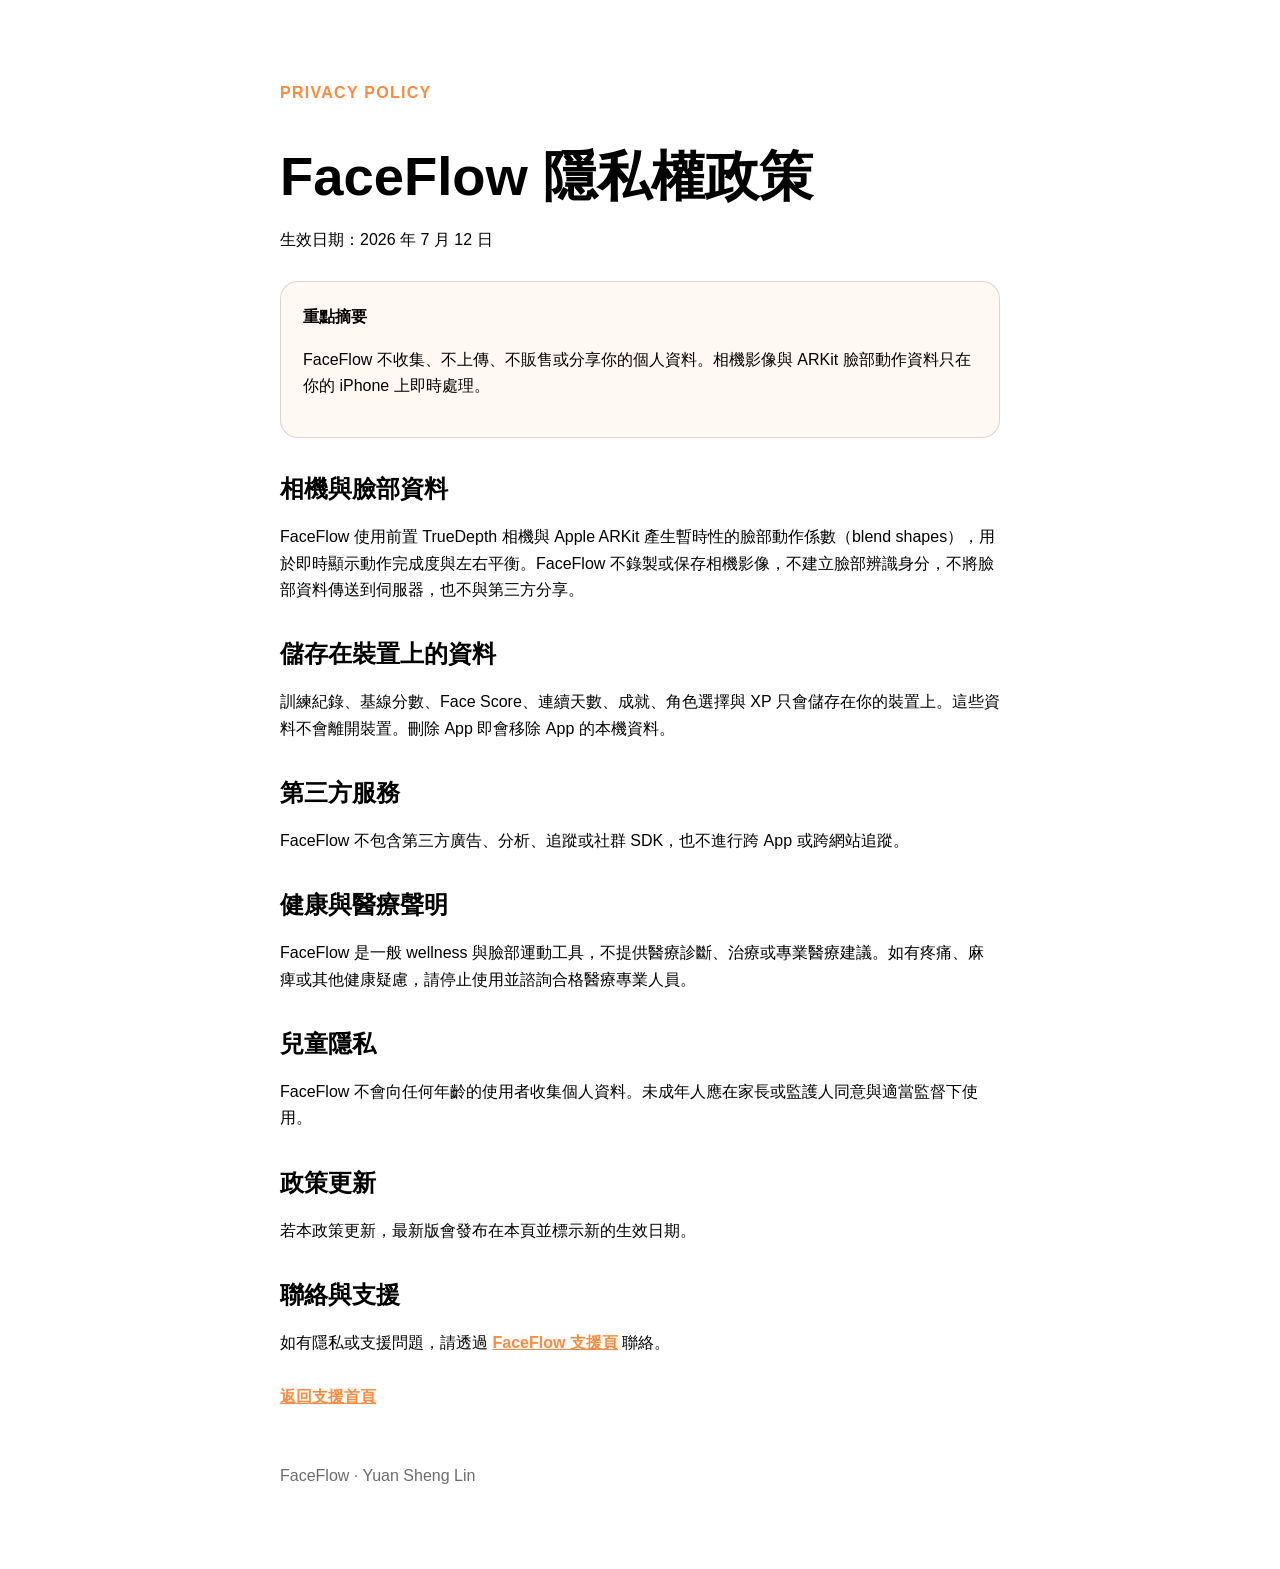
==== privacy.html @ c28bef28 "docs: publish FaceFlow support and privacy pages" ====
<!doctype html>
<html lang="zh-Hant">
<head>
  <meta charset="utf-8">
  <meta name="viewport" content="width=device-width, initial-scale=1">
  <title>FaceFlow 隱私權政策</title>
  <meta name="description" content="FaceFlow 隱私權政策。">
  <link rel="stylesheet" href="styles.css">
</head>
<body>
<main>
  <p class="eyebrow">Privacy Policy</p>
  <h1>FaceFlow 隱私權政策</h1>
  <p>生效日期：2026 年 7 月 12 日</p>

  <section class="card">
    <strong>重點摘要</strong>
    <p>FaceFlow 不收集、不上傳、不販售或分享你的個人資料。相機影像與 ARKit 臉部動作資料只在你的 iPhone 上即時處理。</p>
  </section>

  <h2>相機與臉部資料</h2>
  <p>FaceFlow 使用前置 TrueDepth 相機與 Apple ARKit 產生暫時性的臉部動作係數（blend shapes），用於即時顯示動作完成度與左右平衡。FaceFlow 不錄製或保存相機影像，不建立臉部辨識身分，不將臉部資料傳送到伺服器，也不與第三方分享。</p>

  <h2>儲存在裝置上的資料</h2>
  <p>訓練紀錄、基線分數、Face Score、連續天數、成就、角色選擇與 XP 只會儲存在你的裝置上。這些資料不會離開裝置。刪除 App 即會移除 App 的本機資料。</p>

  <h2>第三方服務</h2>
  <p>FaceFlow 不包含第三方廣告、分析、追蹤或社群 SDK，也不進行跨 App 或跨網站追蹤。</p>

  <h2>健康與醫療聲明</h2>
  <p>FaceFlow 是一般 wellness 與臉部運動工具，不提供醫療診斷、治療或專業醫療建議。如有疼痛、麻痺或其他健康疑慮，請停止使用並諮詢合格醫療專業人員。</p>

  <h2>兒童隱私</h2>
  <p>FaceFlow 不會向任何年齡的使用者收集個人資料。未成年人應在家長或監護人同意與適當監督下使用。</p>

  <h2>政策更新</h2>
  <p>若本政策更新，最新版會發布在本頁並標示新的生效日期。</p>

  <h2>聯絡與支援</h2>
  <p>如有隱私或支援問題，請透過 <a href="https://github.com/tel0955850213/faceflow-support/issues/new">FaceFlow 支援頁</a> 聯絡。</p>

  <nav><a href="index.html">返回支援首頁</a></nav>
  <footer>FaceFlow · Yuan Sheng Lin</footer>
</main>
</body>
</html>
---- styles.css ----
:root {
  color-scheme: light dark;
  font-family: -apple-system, BlinkMacSystemFont, "Segoe UI", sans-serif;
  line-height: 1.65;
  --accent: #ff8a3d;
  --surface: color-mix(in srgb, Canvas 94%, var(--accent) 6%);
  --border: color-mix(in srgb, CanvasText 14%, transparent);
}

body {
  margin: 0;
  background: Canvas;
  color: CanvasText;
}

main {
  width: min(720px, calc(100% - 40px));
  margin: 0 auto;
  padding: 64px 0 80px;
}

h1, h2 { line-height: 1.25; }
h1 { font-size: clamp(2rem, 7vw, 3.4rem); margin-bottom: 8px; }
h2 { margin-top: 36px; }

.eyebrow, a { color: var(--accent); }
.eyebrow { font-weight: 700; letter-spacing: .08em; text-transform: uppercase; }
.card {
  margin: 28px 0;
  padding: 22px;
  background: var(--surface);
  border: 1px solid var(--border);
  border-radius: 18px;
}

nav { display: flex; gap: 18px; margin: 28px 0; }
a { font-weight: 650; }
footer { margin-top: 52px; color: color-mix(in srgb, CanvasText 58%, transparent); }
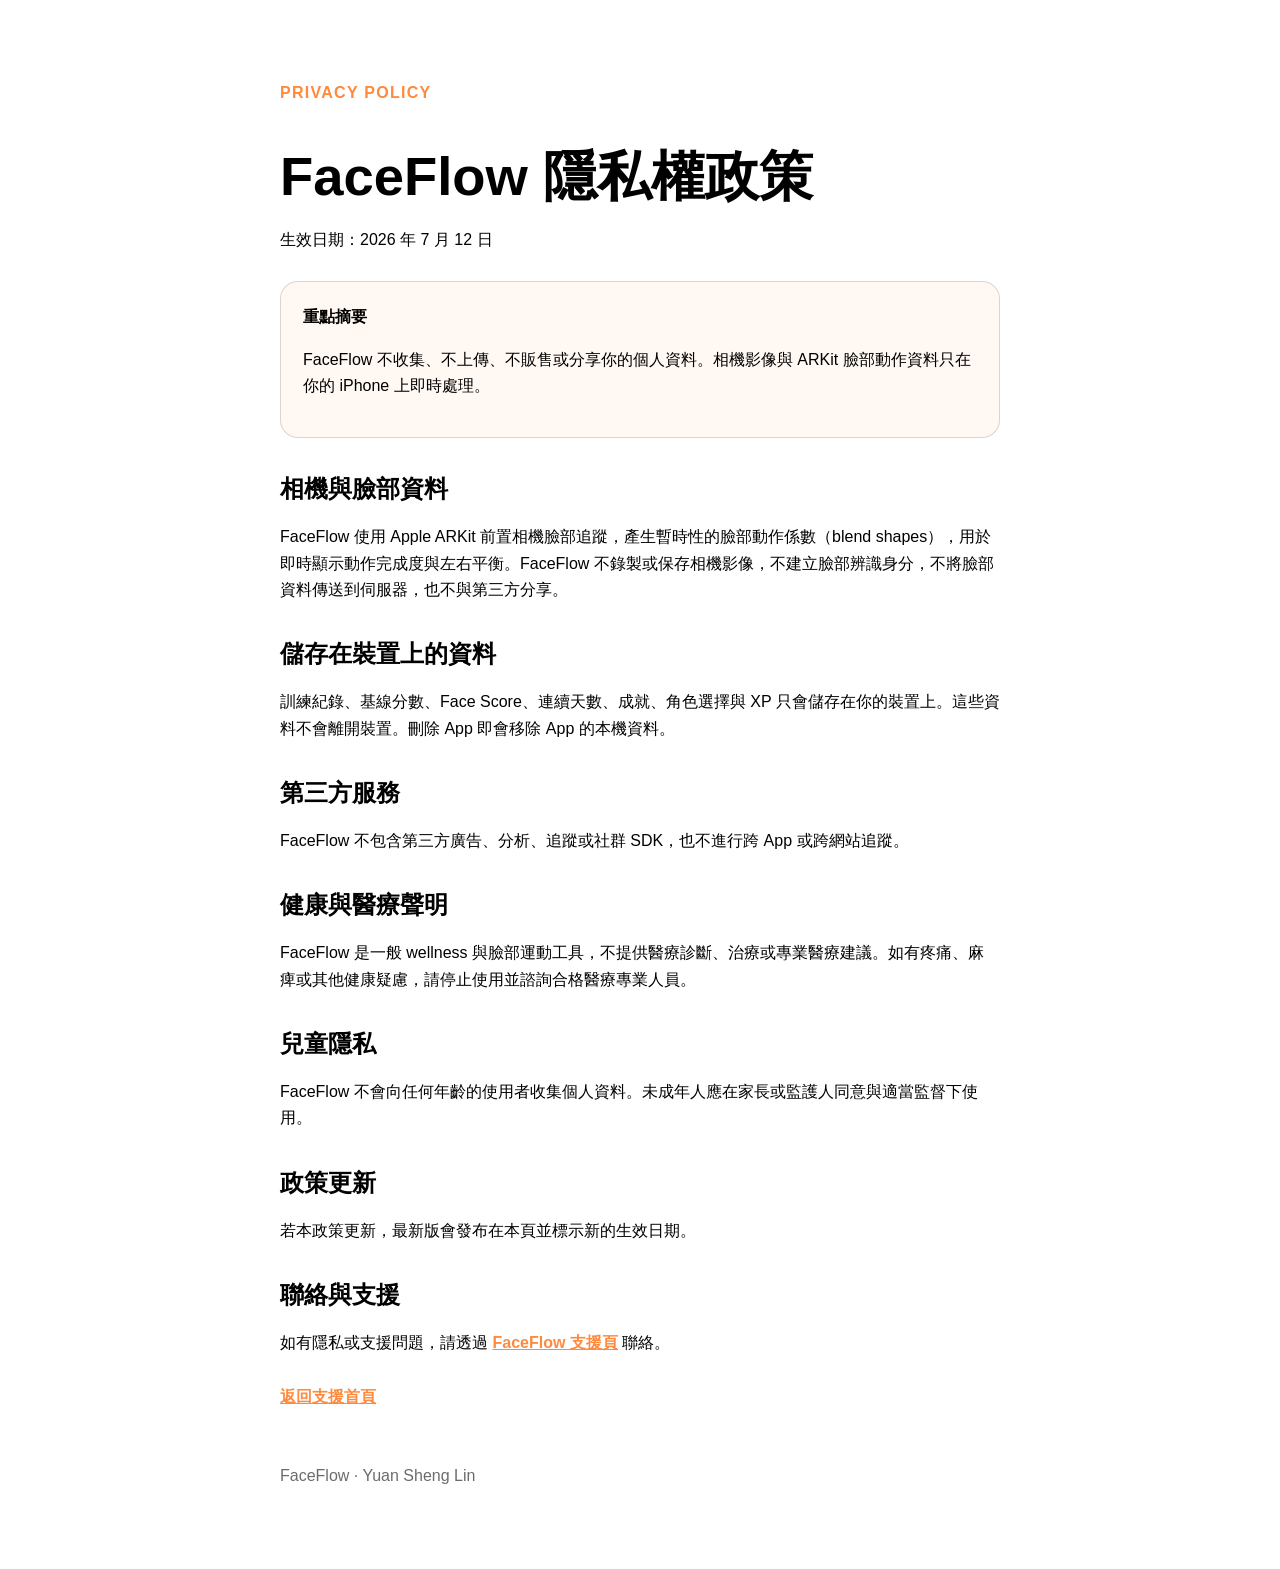
==== commit 1e00d657: "docs: align support copy with ARKit face tracking" ====
--- a/privacy.html
+++ b/privacy.html
@@ -19,7 +19,7 @@
   </section>
 
   <h2>相機與臉部資料</h2>
-  <p>FaceFlow 使用前置 TrueDepth 相機與 Apple ARKit 產生暫時性的臉部動作係數（blend shapes），用於即時顯示動作完成度與左右平衡。FaceFlow 不錄製或保存相機影像，不建立臉部辨識身分，不將臉部資料傳送到伺服器，也不與第三方分享。</p>
+  <p>FaceFlow 使用 Apple ARKit 前置相機臉部追蹤，產生暫時性的臉部動作係數（blend shapes），用於即時顯示動作完成度與左右平衡。FaceFlow 不錄製或保存相機影像，不建立臉部辨識身分，不將臉部資料傳送到伺服器，也不與第三方分享。</p>
 
   <h2>儲存在裝置上的資料</h2>
   <p>訓練紀錄、基線分數、Face Score、連續天數、成就、角色選擇與 XP 只會儲存在你的裝置上。這些資料不會離開裝置。刪除 App 即會移除 App 的本機資料。</p>
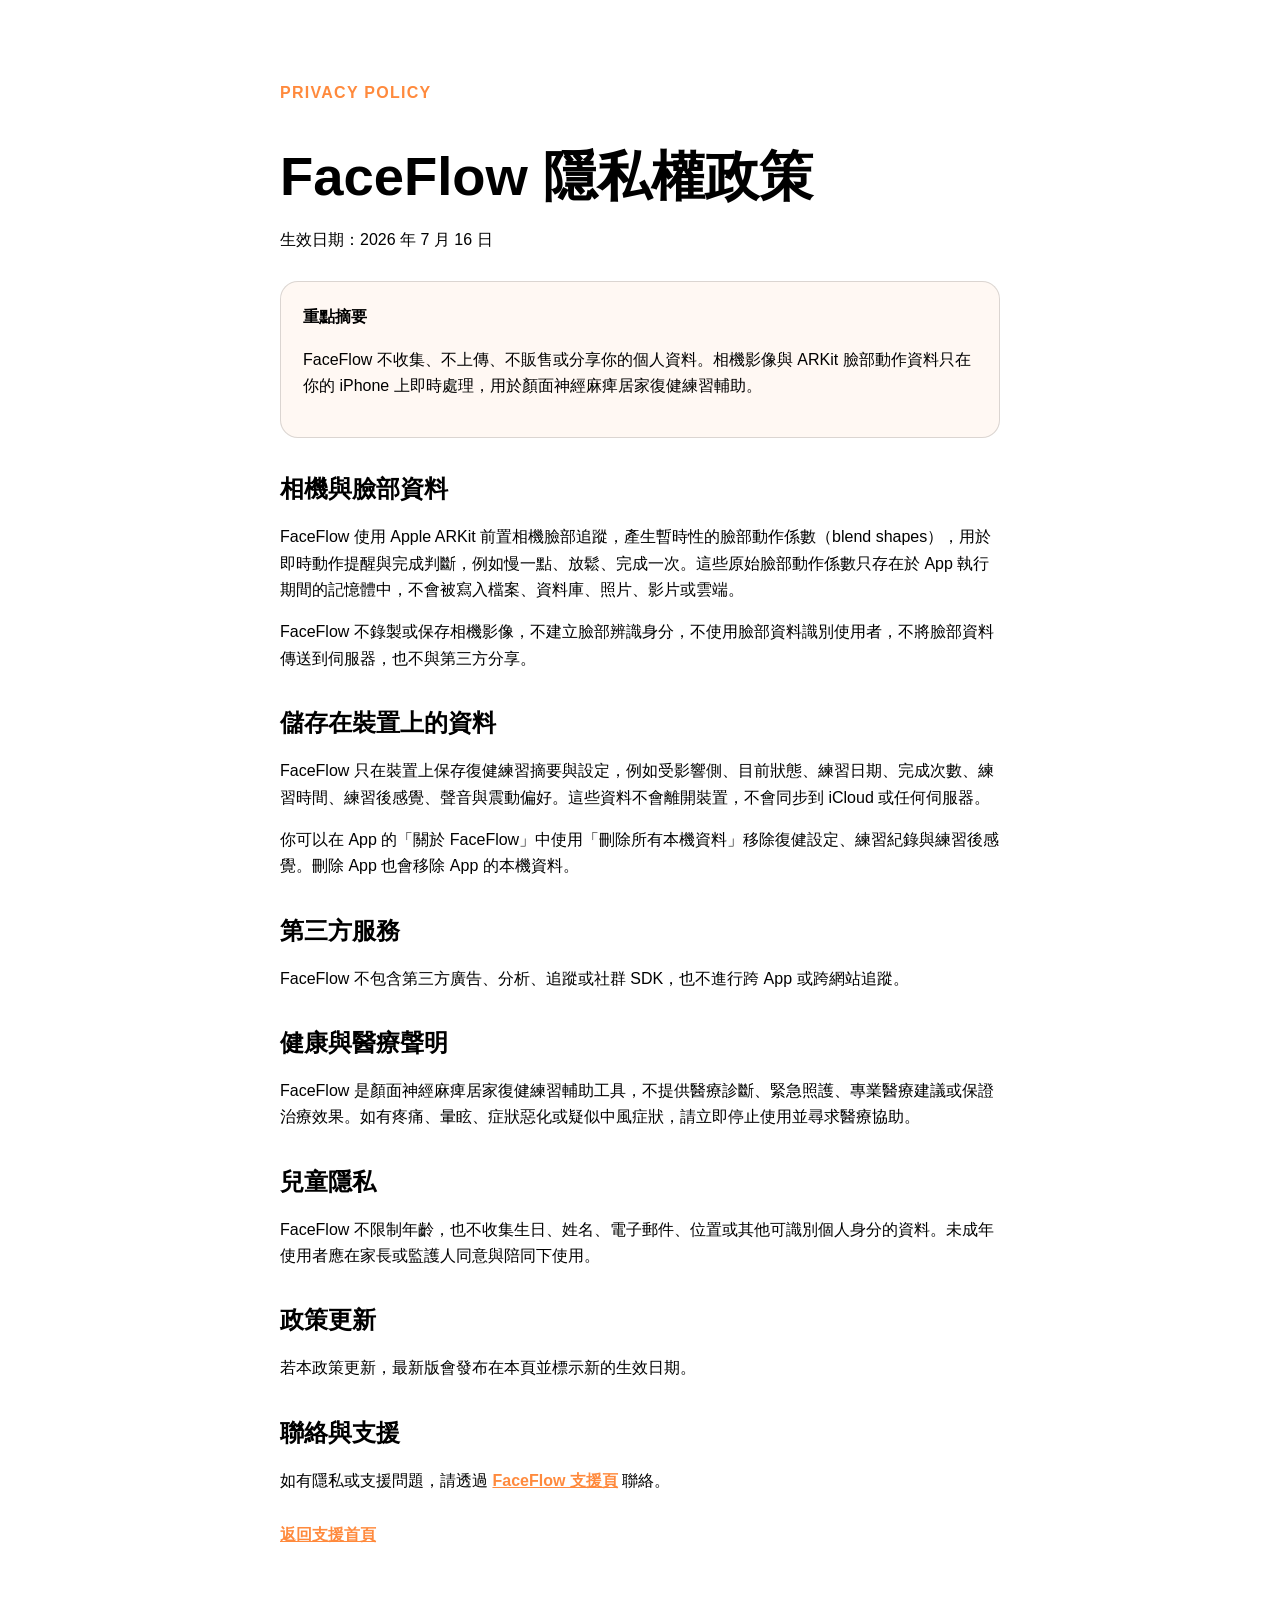
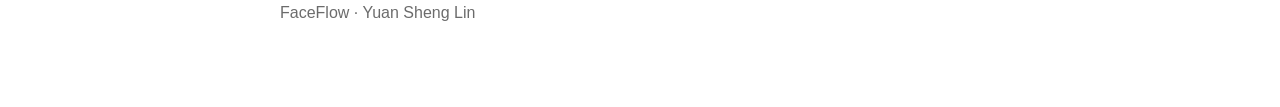
==== commit a83a5f60: "docs: update FaceFlow rehab privacy wording" ====
--- a/privacy.html
+++ b/privacy.html
@@ -11,27 +11,29 @@
 <main>
   <p class="eyebrow">Privacy Policy</p>
   <h1>FaceFlow 隱私權政策</h1>
-  <p>生效日期：2026 年 7 月 12 日</p>
+  <p>生效日期：2026 年 7 月 16 日</p>
 
   <section class="card">
     <strong>重點摘要</strong>
-    <p>FaceFlow 不收集、不上傳、不販售或分享你的個人資料。相機影像與 ARKit 臉部動作資料只在你的 iPhone 上即時處理。</p>
+    <p>FaceFlow 不收集、不上傳、不販售或分享你的個人資料。相機影像與 ARKit 臉部動作資料只在你的 iPhone 上即時處理，用於顏面神經麻痺居家復健練習輔助。</p>
   </section>
 
   <h2>相機與臉部資料</h2>
-  <p>FaceFlow 使用 Apple ARKit 前置相機臉部追蹤，產生暫時性的臉部動作係數（blend shapes），用於即時顯示動作完成度與左右平衡。FaceFlow 不錄製或保存相機影像，不建立臉部辨識身分，不將臉部資料傳送到伺服器，也不與第三方分享。</p>
+  <p>FaceFlow 使用 Apple ARKit 前置相機臉部追蹤，產生暫時性的臉部動作係數（blend shapes），用於即時動作提醒與完成判斷，例如慢一點、放鬆、完成一次。這些原始臉部動作係數只存在於 App 執行期間的記憶體中，不會被寫入檔案、資料庫、照片、影片或雲端。</p>
+  <p>FaceFlow 不錄製或保存相機影像，不建立臉部辨識身分，不使用臉部資料識別使用者，不將臉部資料傳送到伺服器，也不與第三方分享。</p>
 
   <h2>儲存在裝置上的資料</h2>
-  <p>訓練紀錄、基線分數、Face Score、連續天數、成就、角色選擇與 XP 只會儲存在你的裝置上。這些資料不會離開裝置。刪除 App 即會移除 App 的本機資料。</p>
+  <p>FaceFlow 只在裝置上保存復健練習摘要與設定，例如受影響側、目前狀態、練習日期、完成次數、練習時間、練習後感覺、聲音與震動偏好。這些資料不會離開裝置，不會同步到 iCloud 或任何伺服器。</p>
+  <p>你可以在 App 的「關於 FaceFlow」中使用「刪除所有本機資料」移除復健設定、練習紀錄與練習後感覺。刪除 App 也會移除 App 的本機資料。</p>
 
   <h2>第三方服務</h2>
   <p>FaceFlow 不包含第三方廣告、分析、追蹤或社群 SDK，也不進行跨 App 或跨網站追蹤。</p>
 
   <h2>健康與醫療聲明</h2>
-  <p>FaceFlow 是一般 wellness 與臉部運動工具，不提供醫療診斷、治療或專業醫療建議。如有疼痛、麻痺或其他健康疑慮，請停止使用並諮詢合格醫療專業人員。</p>
+  <p>FaceFlow 是顏面神經麻痺居家復健練習輔助工具，不提供醫療診斷、緊急照護、專業醫療建議或保證治療效果。如有疼痛、暈眩、症狀惡化或疑似中風症狀，請立即停止使用並尋求醫療協助。</p>
 
   <h2>兒童隱私</h2>
-  <p>FaceFlow 不會向任何年齡的使用者收集個人資料。未成年人應在家長或監護人同意與適當監督下使用。</p>
+  <p>FaceFlow 不限制年齡，也不收集生日、姓名、電子郵件、位置或其他可識別個人身分的資料。未成年使用者應在家長或監護人同意與陪同下使用。</p>
 
   <h2>政策更新</h2>
   <p>若本政策更新，最新版會發布在本頁並標示新的生效日期。</p>
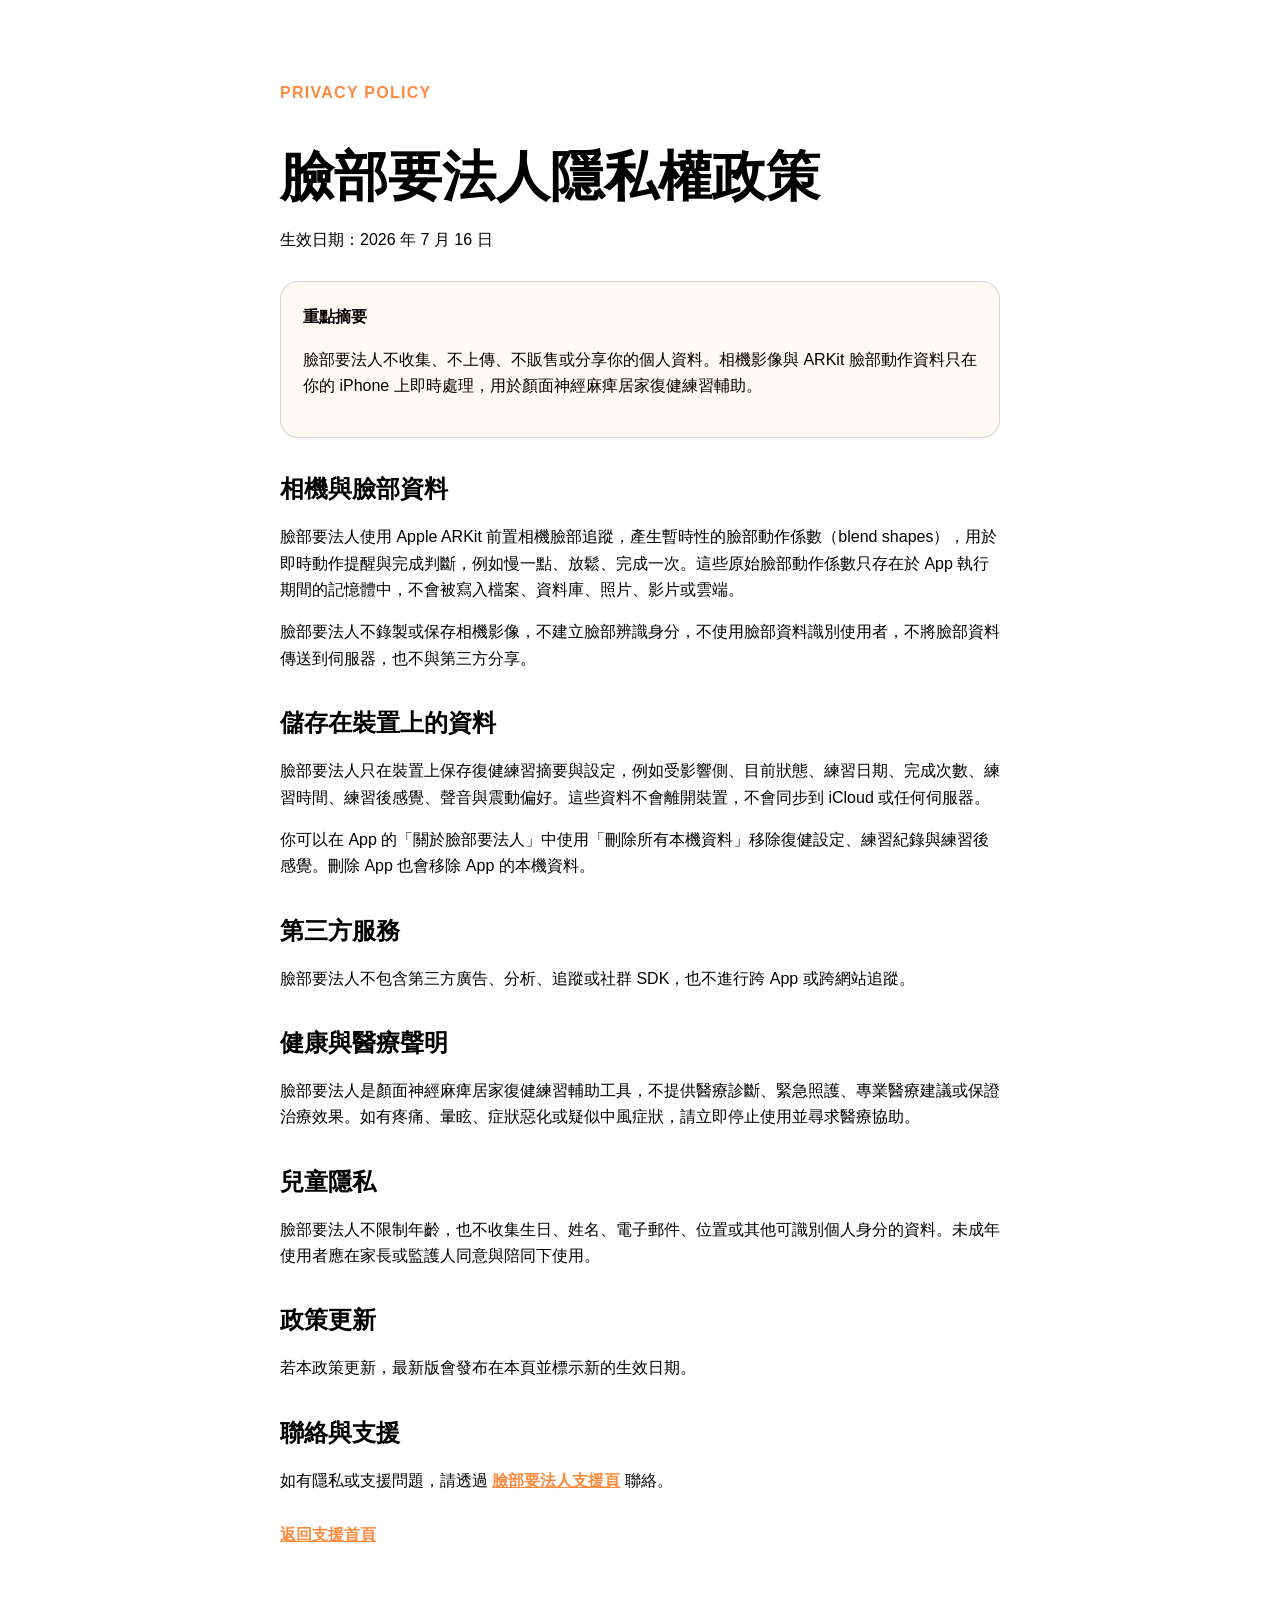
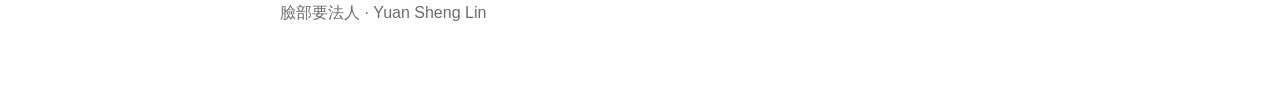
==== commit 95cd27f1: "docs: rename FaceFlow support pages" ====
--- a/privacy.html
+++ b/privacy.html
@@ -3,46 +3,46 @@
 <head>
   <meta charset="utf-8">
   <meta name="viewport" content="width=device-width, initial-scale=1">
-  <title>FaceFlow 隱私權政策</title>
-  <meta name="description" content="FaceFlow 隱私權政策。">
+  <title>臉部要法人隱私權政策</title>
+  <meta name="description" content="臉部要法人隱私權政策。">
   <link rel="stylesheet" href="styles.css">
 </head>
 <body>
 <main>
   <p class="eyebrow">Privacy Policy</p>
-  <h1>FaceFlow 隱私權政策</h1>
+  <h1>臉部要法人隱私權政策</h1>
   <p>生效日期：2026 年 7 月 16 日</p>
 
   <section class="card">
     <strong>重點摘要</strong>
-    <p>FaceFlow 不收集、不上傳、不販售或分享你的個人資料。相機影像與 ARKit 臉部動作資料只在你的 iPhone 上即時處理，用於顏面神經麻痺居家復健練習輔助。</p>
+    <p>臉部要法人不收集、不上傳、不販售或分享你的個人資料。相機影像與 ARKit 臉部動作資料只在你的 iPhone 上即時處理，用於顏面神經麻痺居家復健練習輔助。</p>
   </section>
 
   <h2>相機與臉部資料</h2>
-  <p>FaceFlow 使用 Apple ARKit 前置相機臉部追蹤，產生暫時性的臉部動作係數（blend shapes），用於即時動作提醒與完成判斷，例如慢一點、放鬆、完成一次。這些原始臉部動作係數只存在於 App 執行期間的記憶體中，不會被寫入檔案、資料庫、照片、影片或雲端。</p>
-  <p>FaceFlow 不錄製或保存相機影像，不建立臉部辨識身分，不使用臉部資料識別使用者，不將臉部資料傳送到伺服器，也不與第三方分享。</p>
+  <p>臉部要法人使用 Apple ARKit 前置相機臉部追蹤，產生暫時性的臉部動作係數（blend shapes），用於即時動作提醒與完成判斷，例如慢一點、放鬆、完成一次。這些原始臉部動作係數只存在於 App 執行期間的記憶體中，不會被寫入檔案、資料庫、照片、影片或雲端。</p>
+  <p>臉部要法人不錄製或保存相機影像，不建立臉部辨識身分，不使用臉部資料識別使用者，不將臉部資料傳送到伺服器，也不與第三方分享。</p>
 
   <h2>儲存在裝置上的資料</h2>
-  <p>FaceFlow 只在裝置上保存復健練習摘要與設定，例如受影響側、目前狀態、練習日期、完成次數、練習時間、練習後感覺、聲音與震動偏好。這些資料不會離開裝置，不會同步到 iCloud 或任何伺服器。</p>
-  <p>你可以在 App 的「關於 FaceFlow」中使用「刪除所有本機資料」移除復健設定、練習紀錄與練習後感覺。刪除 App 也會移除 App 的本機資料。</p>
+  <p>臉部要法人只在裝置上保存復健練習摘要與設定，例如受影響側、目前狀態、練習日期、完成次數、練習時間、練習後感覺、聲音與震動偏好。這些資料不會離開裝置，不會同步到 iCloud 或任何伺服器。</p>
+  <p>你可以在 App 的「關於臉部要法人」中使用「刪除所有本機資料」移除復健設定、練習紀錄與練習後感覺。刪除 App 也會移除 App 的本機資料。</p>
 
   <h2>第三方服務</h2>
-  <p>FaceFlow 不包含第三方廣告、分析、追蹤或社群 SDK，也不進行跨 App 或跨網站追蹤。</p>
+  <p>臉部要法人不包含第三方廣告、分析、追蹤或社群 SDK，也不進行跨 App 或跨網站追蹤。</p>
 
   <h2>健康與醫療聲明</h2>
-  <p>FaceFlow 是顏面神經麻痺居家復健練習輔助工具，不提供醫療診斷、緊急照護、專業醫療建議或保證治療效果。如有疼痛、暈眩、症狀惡化或疑似中風症狀，請立即停止使用並尋求醫療協助。</p>
+  <p>臉部要法人是顏面神經麻痺居家復健練習輔助工具，不提供醫療診斷、緊急照護、專業醫療建議或保證治療效果。如有疼痛、暈眩、症狀惡化或疑似中風症狀，請立即停止使用並尋求醫療協助。</p>
 
   <h2>兒童隱私</h2>
-  <p>FaceFlow 不限制年齡，也不收集生日、姓名、電子郵件、位置或其他可識別個人身分的資料。未成年使用者應在家長或監護人同意與陪同下使用。</p>
+  <p>臉部要法人不限制年齡，也不收集生日、姓名、電子郵件、位置或其他可識別個人身分的資料。未成年使用者應在家長或監護人同意與陪同下使用。</p>
 
   <h2>政策更新</h2>
   <p>若本政策更新，最新版會發布在本頁並標示新的生效日期。</p>
 
   <h2>聯絡與支援</h2>
-  <p>如有隱私或支援問題，請透過 <a href="https://github.com/tel0955850213/faceflow-support/issues/new">FaceFlow 支援頁</a> 聯絡。</p>
+  <p>如有隱私或支援問題，請透過 <a href="https://github.com/tel0955850213/faceflow-support/issues/new">臉部要法人支援頁</a> 聯絡。</p>
 
   <nav><a href="index.html">返回支援首頁</a></nav>
-  <footer>FaceFlow · Yuan Sheng Lin</footer>
+  <footer>臉部要法人 · Yuan Sheng Lin</footer>
 </main>
 </body>
 </html>
